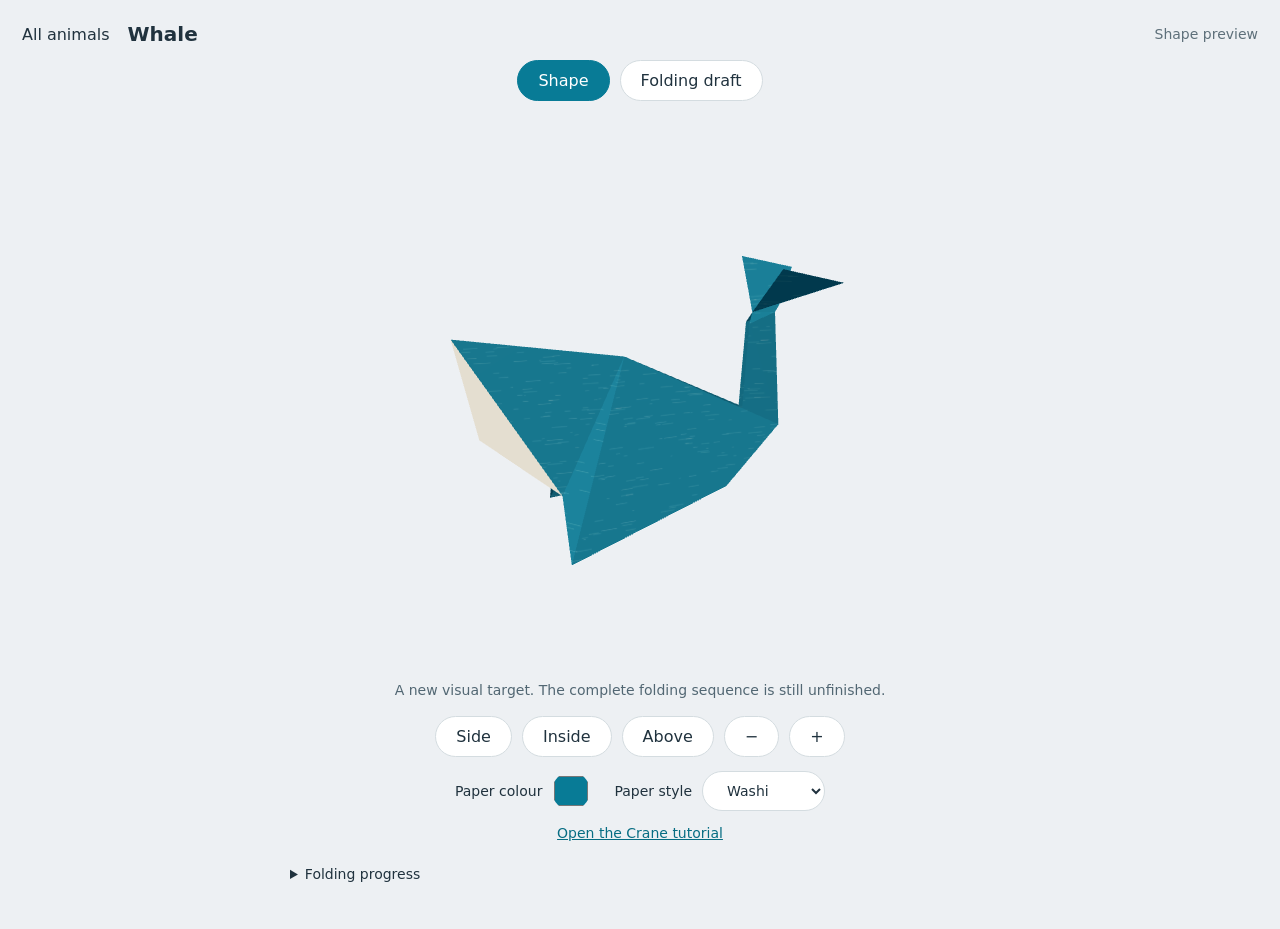
==== whale-preview.html @ 71d27806 "Deploy Origami preview: whale-preview.html" ====
<!doctype html><html lang="en"><head><meta charset="utf-8"><meta name="viewport" content="width=device-width, initial-scale=1"><title>Whale — 3D Shape Preview</title>  <script type="module" crossorigin src="./assets/whale-CSOHcwkB.js"></script>
  <link rel="modulepreload" crossorigin href="./assets/patterns-zwrVWLYj.js">
  <link rel="stylesheet" crossorigin href="./assets/whale-CGjl4fIB.css">
</head>
<body><main><header><a href="./">All animals</a><h1>Whale</h1><span>Shape preview</span></header>
<nav aria-label="Preview mode"><button id="targetMode" aria-pressed="true">Shape</button><button id="draftMode" aria-pressed="false">Folding draft</button></nav>
<canvas id="view" aria-label="Whale shape preview. Drag to rotate and scroll or pinch to zoom." tabindex="0"></canvas>
<nav id="foldControls" aria-label="Draft folding controls" hidden><button id="previous">Previous Step</button><button id="play">Play</button><button id="next">Next Step</button><span id="stepLabel"></span></nav>
<p id="status" role="status">A new visual target. The complete folding sequence is still unfinished.</p>
<nav aria-label="Whale view"><button id="side">Side</button><button id="inside">Inside</button><button id="above">Above</button><button id="minus" aria-label="Zoom out">−</button><button id="plus" aria-label="Zoom in">+</button></nav>
<section class="options"><label>Paper colour <input id="colour" type="color" value="#087b96"></label><label>Paper style <select id="pattern"><option value="washi">Washi</option><option value="solid">Solid</option><option value="seigaiha">Seigaiha</option><option value="asanoha">Asanoha</option></select></label></section>
<p class="main-link"><a href="./?animal=Crane">Open the Crane tutorial</a></p><details><summary>Folding progress</summary><p>The reference-based draft reaches the tail tip flattening (photo 20). Fluke spreading, fins, and final shaping are not complete. This shape preview does not demonstrate that one uncut sheet can fold into these surfaces.</p><a href="https://origamiok.com/origami-whale/" target="_blank" rel="noopener noreferrer">Selected reference: OrigamiOK whale</a></details>
</main></body></html>
---- assets/whale-CGjl4fIB.css ----
*{box-sizing:border-box}body{margin:0;background:#edf0f3;color:#20323e;font:16px system-ui,sans-serif}main{max-width:1300px;margin:auto;padding:22px}header{display:flex;align-items:center;gap:18px}header a{color:inherit;text-decoration:none}h1{font-size:20px;margin:0}header span{margin-left:auto;font-size:14px;color:#5e707a}canvas{display:block;width:100%;height:63vh;min-height:300px;touch-action:none}#status{text-align:center;margin:0 0 18px;color:#526773;font-size:14px}nav,.options{display:flex;justify-content:center;flex-wrap:wrap;gap:10px;margin:14px 0}button,select{font:inherit;color:inherit;border:1px solid #d4dce0;border-radius:24px;padding:10px 20px;background:#fff;cursor:pointer}button:hover{background:#e0e6ea}button:focus-visible,a:focus-visible,select:focus-visible,input:focus-visible{outline:3px solid #087b96;outline-offset:3px}.options{gap:24px}label{display:flex;align-items:center;gap:10px;font-size:14px}input[type=color]{border:0;border-radius:50%;width:38px;height:38px;padding:0;background:none;cursor:pointer}details{max-width:700px;margin:22px auto;font-size:14px;line-height:1.6}summary{cursor:pointer}details a{color:#076d83}@media(max-width:600px){main{padding:16px}canvas{height:55vh;min-height:280px}header{gap:12px}button{padding:10px 14px}.options{gap:12px}select{padding:8px 12px}}button[aria-pressed=true]{background:#087b96;color:#fff;border-color:#087b96}nav[hidden]{display:none}#stepLabel{align-self:center;font-size:14px}button:disabled{opacity:.45;cursor:default}.main-link{text-align:center;font-size:14px}.main-link a{color:#076d83}
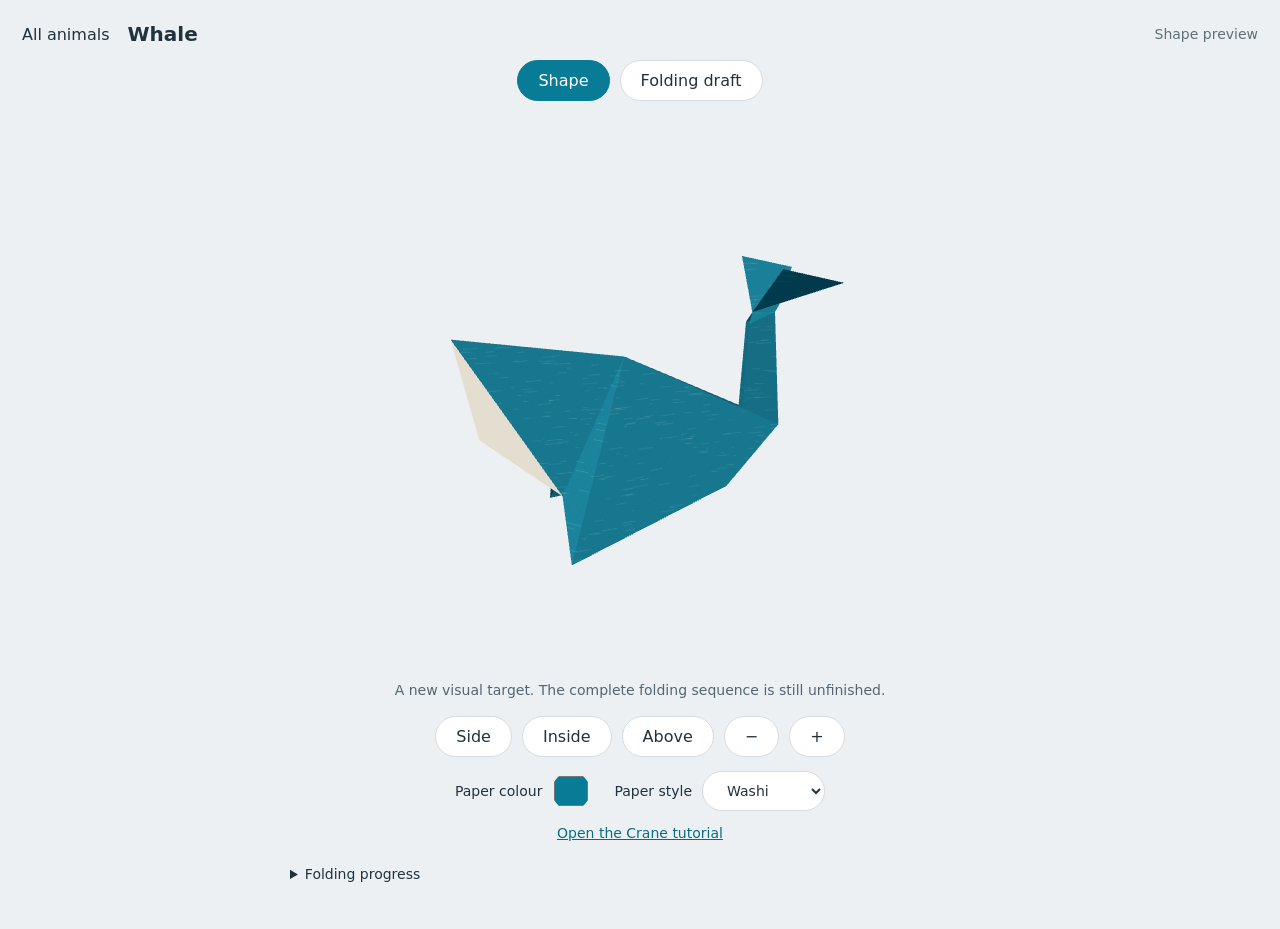
==== commit e94969b8: "Deploy Origami preview: whale-preview.html" ====
--- a/whale-preview.html
+++ b/whale-preview.html
@@ -1,5 +1,5 @@
-<!doctype html><html lang="en"><head><meta charset="utf-8"><meta name="viewport" content="width=device-width, initial-scale=1"><title>Whale — 3D Shape Preview</title>  <script type="module" crossorigin src="./assets/whale-CSOHcwkB.js"></script>
-  <link rel="modulepreload" crossorigin href="./assets/patterns-zwrVWLYj.js">
+<!doctype html><html lang="en"><head><meta charset="utf-8"><meta name="viewport" content="width=device-width, initial-scale=1"><title>Whale — 3D Shape Preview</title>  <script type="module" crossorigin src="./assets/whale-BNtm_T_3.js"></script>
+  <link rel="modulepreload" crossorigin href="./assets/patterns-onry3XO8.js">
   <link rel="stylesheet" crossorigin href="./assets/whale-CGjl4fIB.css">
 </head>
 <body><main><header><a href="./">All animals</a><h1>Whale</h1><span>Shape preview</span></header>
